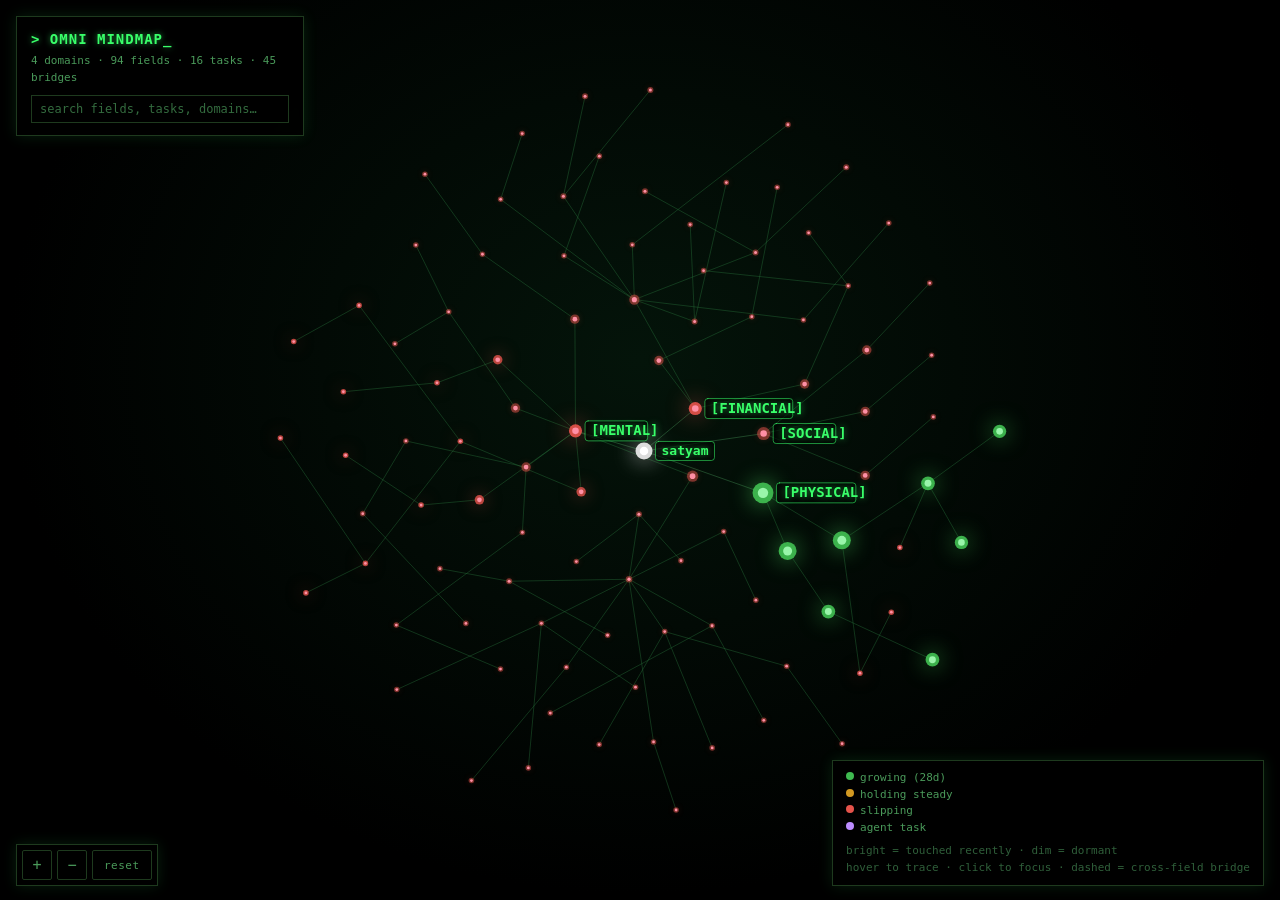
==== static/mindmap.html @ a79695ae "init: Atma Dashboard — atma.omnisatya.cc FastAPI server (:8601) serving: - Mindmap (cytoscape.js) fr" ====
<!DOCTYPE html>
<html lang="en">
<head>
<meta charset="utf-8">
<meta name="viewport" content="width=device-width, initial-scale=1">
<title>Omni Mindmap</title>
<style>
  * { box-sizing: border-box; margin: 0; padding: 0; }
  :root {
    --grn: #39ff6a; --grn-dim: #4a9a5a; --grn-deep: #1e3a1e;
    --red: #ff5555; --amb: #ffb86c; --pur: #bc8cff; --wht: #e6e6e6;
    --bg: #000;
  }
  html, body { height: 100%; background: var(--bg); overflow: hidden; }
  body { color: var(--grn); font: 12px/1.5 ui-monospace, "Cascadia Mono", Menlo, Consolas, monospace; }
  #cv { position: fixed; inset: 0; width: 100vw; height: 100vh; display: block;
        background: radial-gradient(ellipse at 50% 40%, #04140a 0%, #000 70%); cursor: grab; }
  #cv.drag { cursor: grabbing; }

  .panel { position: fixed; background: rgba(0,0,0,.82); border: 1px solid var(--grn-deep);
           box-shadow: 0 0 14px rgba(57,255,106,.12); backdrop-filter: blur(3px); z-index: 20; }

  #hud { top: 16px; left: 16px; padding: 12px 14px; width: 288px; }
  #hud h1 { font-size: 14px; letter-spacing: 1px; text-transform: uppercase; margin-bottom: 3px;
            color: var(--grn); text-shadow: 0 0 6px rgba(57,255,106,.6); }
  #hud h1 .cursor { animation: blink 1.1s steps(1) infinite; }
  @keyframes blink { 50% { opacity: 0; } }
  #stats { color: var(--grn-dim); font-size: 11px; margin-bottom: 9px; }
  #search { width: 100%; background: #000; border: 1px solid var(--grn-deep); color: var(--grn);
            font: 12px ui-monospace, monospace; padding: 6px 8px; outline: none; }
  #search:focus { border-color: var(--grn); box-shadow: 0 0 8px rgba(57,255,106,.25); }
  #search::placeholder { color: var(--grn-dim); opacity: .7; }
  #results { margin-top: 6px; max-height: 210px; overflow-y: auto; display: none; }
  #results.on { display: block; }
  #results div { padding: 3px 6px; color: var(--grn-dim); cursor: pointer; white-space: nowrap;
                 overflow: hidden; text-overflow: ellipsis; border-left: 2px solid transparent; }
  #results div:hover, #results div.sel { color: var(--grn); border-left-color: var(--grn); background: rgba(57,255,106,.06); }
  #results .t { color: #2f5f3a; font-size: 10px; }

  #detail { top: 16px; right: 16px; width: 300px; padding: 13px 15px; display: none; }
  #detail.on { display: block; }
  #detail .close { position: absolute; top: 8px; right: 11px; color: var(--grn-dim); cursor: pointer; font-size: 14px; }
  #detail .close:hover { color: var(--grn); }
  #detail .kicker { font-size: 10px; letter-spacing: 1.5px; text-transform: uppercase; color: var(--grn-dim); }
  #detail h2 { font-size: 15px; color: var(--grn); margin: 3px 0 10px; line-height: 1.35;
               text-shadow: 0 0 6px rgba(57,255,106,.4); overflow-wrap: anywhere; }
  #detail .row { display: flex; justify-content: space-between; gap: 12px; padding: 3px 0; color: var(--grn-dim); }
  #detail .row b { color: var(--wht); font-weight: normal; }
  #detail .pos { color: var(--grn); } #detail .neg { color: var(--red); } #detail .neu { color: var(--amb); }
  #detail .warm { margin-top: 10px; }
  #detail .warm .bar { height: 5px; background: var(--grn-deep); margin-top: 4px; overflow: hidden; }
  #detail .warm .bar i { display: block; height: 100%; background: var(--grn); box-shadow: 0 0 8px var(--grn); }
  #detail .conn { margin-top: 11px; border-top: 1px solid var(--grn-deep); padding-top: 9px; }
  #detail .conn .h { color: var(--grn-dim); font-size: 10px; text-transform: uppercase; letter-spacing: 1px; margin-bottom: 5px; }
  #detail .chip { display: inline-block; color: var(--grn-dim); border: 1px solid var(--grn-deep);
                  padding: 2px 7px; margin: 0 4px 4px 0; cursor: pointer; font-size: 11px; border-radius: 2px; }
  #detail .chip:hover { color: var(--grn); border-color: var(--grn); }

  #legend { bottom: 14px; right: 16px; padding: 9px 13px; color: var(--grn-dim); font-size: 11px; }
  #legend .dot { display: inline-block; width: 8px; height: 8px; border-radius: 50%; margin-right: 6px; vertical-align: 1px; }
  #legend .hint { margin-top: 7px; color: #2f5f3a; }

  #ctl { bottom: 14px; left: 16px; padding: 5px; display: flex; gap: 5px; }
  #ctl button { background: #000; color: var(--grn-dim); border: 1px solid var(--grn-deep);
                width: 30px; height: 30px; font: 15px monospace; cursor: pointer; border-radius: 2px; }
  #ctl button:hover { color: var(--grn); border-color: var(--grn); }
  #ctl button.wide { width: auto; padding: 0 11px; font-size: 11px; letter-spacing: .5px; }

  #tooltip { position: fixed; display: none; padding: 6px 10px; z-index: 30; pointer-events: none;
             background: rgba(0,0,0,.9); border: 1px solid var(--grn-deep); color: var(--grn);
             font: 11px monospace; max-width: 300px; box-shadow: 0 0 10px rgba(57,255,106,.2); }
  #tooltip b { color: var(--grn); text-shadow: 0 0 4px rgba(57,255,106,.5); }

  @media (max-width: 640px) {
    #hud { width: calc(100vw - 32px); } #detail { display: none !important; }
    #legend { display: none; }
  }
</style>
</head>
<body>
<canvas id="cv"></canvas>

<div id="hud" class="panel">
  <h1>&gt; omni mindmap<span class="cursor">_</span></h1>
  <div id="stats">loading…</div>
  <input id="search" placeholder="search fields, tasks, domains…" autocomplete="off" spellcheck="false">
  <div id="results"></div>
</div>

<div id="detail" class="panel">
  <span class="close" id="detailClose">×</span>
  <div class="kicker" id="dKicker"></div>
  <h2 id="dTitle"></h2>
  <div id="dRows"></div>
  <div class="warm">
    <div class="row"><span>warmth · recency</span><b id="dWarmTxt"></b></div>
    <div class="bar"><i id="dWarmBar"></i></div>
  </div>
  <div class="conn" id="dConn"></div>
</div>

<div id="legend" class="panel">
  <div><span class="dot" style="background:#3fb950"></span>growing (28d)</div>
  <div><span class="dot" style="background:#d29922"></span>holding steady</div>
  <div><span class="dot" style="background:#e5534b"></span>slipping</div>
  <div><span class="dot" style="background:#bc8cff"></span>agent task</div>
  <div class="hint">bright = touched recently · dim = dormant<br>hover to trace · click to focus · dashed = cross-field bridge</div>
</div>

<div id="ctl" class="panel">
  <button id="zin" title="zoom in">+</button>
  <button id="zout" title="zoom out">−</button>
  <button id="reset" class="wide" title="reset view">reset</button>
</div>

<div id="tooltip"></div>

<script>
"use strict";
const cv = document.getElementById('cv'), ctx = cv.getContext('2d');
const tip = document.getElementById('tooltip');
let W = 0, H = 0, DPR = 1;

// ---- data ----
let NODES = [], EDGES = [], BY = new Map();
const nbr = new Map();      // id -> Set of neighbor ids
const inc = new Map();      // id -> [edges]
let bounds = { minx: -1, miny: -1, maxx: 1, maxy: 1 };

// ---- camera ----
const cam = { x: 0, y: 0, z: 1 };            // current
const target = { x: 0, y: 0, z: 1 };         // animated toward
let animating = false;
const MINZ = 0.12, MAXZ = 6.5;

// ---- interaction state ----
let hoverId = null, selectId = null;
let searchSet = null;                        // Set of ids matched by search (or null)
let active = null;                           // Set of currently-emphasized ids (or null = all normal)

// ---------- visual encoding ----------
const TIER_R   = { 0: 11, 1: 8.5, 2: 5.2, 3: 3.1, 4: 3.0 };
const TIER_FONT= { 0: 13, 1: 14, 2: 12, 3: 10.5, 4: 10 };
// min zoom at which a tier's label appears (unless node is in the active set)
const TIER_LOD = { 0: 0, 1: 0, 2: 0.34, 3: 0.72, 4: 1.5 };

const SCORE_RGB = { green: [63,185,80], amber: [210,153,34], red: [229,83,75] };
function pointColor(n) {
  // growth-score driven color (SPEC-growth-system-revamp-2026-08)
  if (n.score_color && SCORE_RGB[n.score_color]) {
    if (n.type === 'task' && n.assigned_type === 'agent') return [188,140,255];
    return SCORE_RGB[n.score_color];
  }
  if (n.type === 'task') {
    if (n.assigned_type === 'agent') return [188,140,255];
    if (n.points > 10) return [63,185,80];
    if (n.points < 0)  return [229,83,75];
    return [210,153,34];
  }
  if (n.type === 'center') return [230,230,230];
  if (n.type === 'domain') return [57,255,106];
  if (n.points < 0) return [229,83,75];
  return [57,255,106];
}
function nodeRadius(n) {
  let r = TIER_R[n.tier] ?? 3;
  if (n.tier === 2) r += Math.min(4, Math.log2(1 + (n.task_count||0)) * 0.9);
  if (n.tier === 3) r += Math.min(2, Math.log2(1 + (n.task_count||0)) * 0.5);
  // size by windowed activity volume, not debt
  if (n.window_completions) r += Math.min(5, Math.log2(1 + n.window_completions) * 0.9);
  return r;
}

// ---------- transforms ----------
const w2sx = wx => (wx - cam.x) * cam.z + W / 2;
const w2sy = wy => (wy - cam.y) * cam.z + H / 2;
const s2wx = sx => (sx - W / 2) / cam.z + cam.x;
const s2wy = sy => (sy - H / 2) / cam.z + cam.y;

// ---------- layout ----------
// Replace the sparse server PCA positions with a radial tree + spring-electrical
// relaxation: center anchor, domains ring it, each domain's fields cluster
// nearby, subfields/tasks hang off their parents, cross edges bridge fields.
// Fills the middle, kills the crisscrossing long edges, keeps the graph story.
function computeLayout() {
  const parentOf = new Map(), kids = new Map();
  for (const n of NODES) kids.set(n.id, []);
  // spanning tree from edges (hierarchy = parent→child, core = center→domain, membership = task→tag)
  for (const e of EDGES) {
    if (e.kind === 'hierarchy' || e.kind === 'core') {
      if (!parentOf.has(e.target)) { parentOf.set(e.target, e.source); kids.get(e.source).push(e.target); }
    }
  }
  for (const e of EDGES) {
    if (e.kind === 'membership' && !parentOf.has(e.source)) {
      parentOf.set(e.source, e.target); kids.get(e.target).push(e.source);
    }
  }
  const RING = { 0: 0, 1: 230, 2: 150, 3: 78, 4: 46 };  // radius from parent by tier
  const place = (id, cx, cy, a0, a1) => {
    const n = BY.get(id);
    const depth = n.tier || 0;
    if (id === '__you') { n.x = 0; n.y = 0; }
    else {
      const a = (a0 + a1) / 2;
      const par = BY.get(parentOf.get(id));
      const px = par ? par.x : 0, py = par ? par.y : 0;
      n.x = px + Math.cos(a) * RING[depth];
      n.y = py + Math.sin(a) * RING[depth];
    }
    const ch = kids.get(id);
    if (!ch.length) return;
    // give each child an angular slice, weighted by its own subtree size
    const sizes = ch.map(c => subtreeSize(c, kids));
    const total = sizes.reduce((s, v) => s + v, 0) || 1;
    // widen the slice for deeper levels so leaves fan out
    let span = a1 - a0; if (id === '__you') span = Math.PI * 2;
    else span = Math.min(span, Math.PI * 1.15);
    let a = a0 === undefined ? -Math.PI : (a0);
    if (id === '__you') a = 0;
    let cur = a;
    for (let i = 0; i < ch.length; i++) {
      const slice = span * (sizes[i] / total);
      place(ch[i], n.x, n.y, cur, cur + slice);
      cur += slice;
    }
  };
  place('__you', 0, 0, 0, Math.PI * 2);

  // any orphans (no tree path) get parked on an outer ring
  let oi = 0;
  const orphans = NODES.filter(n => n.id !== '__you' && !parentOf.has(n.id));
  for (const n of orphans) { const a = (oi++ / Math.max(1, orphans.length)) * 6.2832; n.x = Math.cos(a) * 620; n.y = Math.sin(a) * 620; }

  // ---- spring-electrical relaxation (Fruchterman–Reingold flavored) ----
  const P = NODES.map(n => [n.x, n.y]);
  const idx = new Map(NODES.map((n, i) => [n.id, i]));
  const K = 92;                         // ideal separation
  const springs = [];
  for (const e of EDGES) {
    const u = idx.get(e.source), v = idx.get(e.target);
    if (u == null || v == null) continue;
    const w = e.kind === 'cross' ? 0.12 : e.kind === 'membership' ? 0.45
            : e.kind === 'core' ? 1.0 : 0.9;
    springs.push([u, v, w]);
  }
  let t = 140;
  for (let it = 0; it < 420; it++) {
    const disp = NODES.map(() => [0, 0]);
    for (let i = 0; i < P.length; i++) {
      for (let j = i + 1; j < P.length; j++) {
        let dx = P[i][0] - P[j][0], dy = P[i][1] - P[j][1];
        let d2 = dx * dx + dy * dy; if (d2 < 0.01) { d2 = 0.01; dx = Math.random(); dy = Math.random(); }
        const d = Math.sqrt(d2);
        const f = (K * K) / d2 * 12;     // repulsion
        const fx = (dx / d) * f, fy = (dy / d) * f;
        disp[i][0] += fx; disp[i][1] += fy; disp[j][0] -= fx; disp[j][1] -= fy;
      }
    }
    for (const [u, v, w] of springs) {
      const dx = P[v][0] - P[u][0], dy = P[v][1] - P[u][1];
      const d = Math.hypot(dx, dy) || 0.01;
      const f = (d * d) / K * 0.0009 * w;
      const fx = (dx / d) * f, fy = (dy / d) * f;
      disp[u][0] += fx; disp[u][1] += fy; disp[v][0] -= fx; disp[v][1] -= fy;
    }
    for (let i = 0; i < P.length; i++) {
      if (NODES[i].id === '__you') continue;          // pin center
      disp[i][0] -= P[i][0] * 0.012; disp[i][1] -= P[i][1] * 0.012;   // gravity to origin
      const dl = Math.hypot(disp[i][0], disp[i][1]) || 1;
      P[i][0] += (disp[i][0] / dl) * Math.min(dl, t);
      P[i][1] += (disp[i][1] / dl) * Math.min(dl, t);
    }
    t = Math.max(4, t * 0.985);
  }
  for (let i = 0; i < NODES.length; i++) { NODES[i].x = Math.round(P[i][0] * 10) / 10; NODES[i].y = Math.round(P[i][1] * 10) / 10; }
}
function subtreeSize(id, kids, seen) {
  seen = seen || new Set(); if (seen.has(id)) return 1; seen.add(id);
  let s = 1; for (const c of kids.get(id) || []) s += subtreeSize(c, kids, seen);
  return s;
}

// ---------- load ----------
async function load() {
  const g = await (await fetch('/static/graph.json?v=' + Date.now())).json();
  NODES = g.nodes; EDGES = g.edges;

  // synthetic center "you" anchor at the centroid of the domains
  const doms = NODES.filter(n => n.type === 'domain');
  const cx = doms.reduce((s, n) => s + n.x, 0) / (doms.length || 1);
  const cy = doms.reduce((s, n) => s + n.y, 0) / (doms.length || 1);
  const warm = Math.max(0, ...doms.map(n => n.warmth || 0));
  const center = { id: '__you', label: 'satyam', tier: 0, type: 'center',
                   x: cx, y: cy, warmth: warm, task_count: doms.length };
  NODES.unshift(center);
  for (const d of doms) EDGES.push({ source: '__you', target: d.id, kind: 'core', weight: 1 });

  for (const n of NODES) { BY.set(n.id, n); nbr.set(n.id, new Set()); inc.set(n.id, []); }
  for (const e of EDGES) {
    if (!BY.has(e.source) || !BY.has(e.target)) continue;
    nbr.get(e.source).add(e.target); nbr.get(e.target).add(e.source);
    inc.get(e.source).push(e); inc.get(e.target).push(e);
  }

  computeLayout();

  // bounds from structural nodes (ignore far task jitter for framing)
  const fr = NODES.filter(n => n.tier <= 3);
  bounds.minx = Math.min(...fr.map(n => n.x)); bounds.maxx = Math.max(...fr.map(n => n.x));
  bounds.miny = Math.min(...fr.map(n => n.y)); bounds.maxy = Math.max(...fr.map(n => n.y));

  // stats
  const t = NODES.filter(n => n.type === 'task').length;
  const f = NODES.filter(n => n.type === 'field' || n.type === 'subfield').length;
  const b = EDGES.filter(e => e.kind === 'cross').length;
  document.getElementById('stats').textContent =
    `${doms.length} domains · ${f} fields · ${t} tasks · ${b} bridges`;

  resize();
  fitAll(false);
  requestAnimationFrame(frame);
}

// ---------- camera helpers ----------
function fitBounds(bx, animate = true) {
  const pad = 90;
  const zx = (W - pad * 2) / Math.max(1, bx.maxx - bx.minx);
  const zy = (H - pad * 2) / Math.max(1, bx.maxy - bx.miny);
  const z = Math.max(MINZ, Math.min(MAXZ, Math.min(zx, zy)));
  flyTo((bx.minx + bx.maxx) / 2, (bx.miny + bx.maxy) / 2, z, animate);
}
function fitAll(animate = true) { fitBounds(bounds, animate); }
function flyTo(x, y, z, animate = true) {
  target.x = x; target.y = y; target.z = Math.max(MINZ, Math.min(MAXZ, z));
  if (animate) { animating = true; }
  else { cam.x = x; cam.y = y; cam.z = target.z; }
}

// ---------- active / focus set ----------
function neighborhood(id) {
  const s = new Set([id]);
  for (const nb of nbr.get(id) || []) s.add(nb);
  return s;
}
function recomputeActive() {
  if (selectId) active = neighborhood(selectId);
  else if (hoverId) active = neighborhood(hoverId);
  else if (searchSet && searchSet.size) active = searchSet;
  else active = null;
}

// ---------- render ----------
function frame() {
  // ease camera
  const dx = target.x - cam.x, dy = target.y - cam.y, dz = target.z - cam.z;
  if (Math.abs(dx) > 0.4 || Math.abs(dy) > 0.4 || Math.abs(dz) > 0.0008) {
    cam.x += dx * 0.16; cam.y += dy * 0.16; cam.z += dz * 0.16;
  } else if (animating) { cam.x = target.x; cam.y = target.y; cam.z = target.z; animating = false; }
  draw();
  requestAnimationFrame(frame);
}

function alphaFor(id) {
  if (!active) return 1;
  return active.has(id) ? 1 : 0.1;
}

function draw() {
  ctx.setTransform(DPR, 0, 0, DPR, 0, 0);
  ctx.clearRect(0, 0, W, H);
  const z = cam.z;

  // ---- edges ----
  ctx.lineCap = 'round';
  for (const e of EDGES) {
    const a = BY.get(e.source), b = BY.get(e.target);
    if (!a || !b) continue;
    const act = active && (active.has(a.id) && active.has(b.id));
    const endActive = active && (active.has(a.id) || active.has(b.id));

    // LOD: hide low-value edges when far / not relevant
    if (e.kind === 'membership' && !endActive && z < 1.3) continue;
    if (e.kind === 'cross' && !endActive && z < 0.4) continue;

    let col, wdt, alpha, dash = null;
    if (e.kind === 'cross') { col = '57,255,106'; wdt = 0.6 + Math.min(2.4, (e.weight||1) * 0.5); alpha = 0.5; dash = [5, 5]; }
    else if (e.kind === 'core') { col = '74,154,90'; wdt = 1; alpha = 0.4; }
    else if (e.kind === 'membership') { col = '30,70,40'; wdt = 0.7; alpha = 0.5; }
    else { col = '40,110,58'; wdt = 0.8; alpha = 0.55; } // hierarchy

    if (active) alpha = act ? Math.min(1, alpha + 0.45) : (endActive ? alpha * 0.5 : 0.04);
    if (alpha < 0.02) continue;

    ctx.beginPath();
    ctx.moveTo(w2sx(a.x), w2sy(a.y));
    ctx.lineTo(w2sx(b.x), w2sy(b.y));
    ctx.strokeStyle = `rgba(${col},${alpha})`;
    ctx.lineWidth = act ? wdt + 0.6 : wdt;
    ctx.setLineDash(dash || []);
    ctx.stroke();
  }
  ctx.setLineDash([]);

  // ---- nodes ----
  for (const n of NODES) {
    const sx = w2sx(n.x), sy = w2sy(n.y);
    if (sx < -60 || sx > W + 60 || sy < -60 || sy > H + 60) continue;
    // task LOD: only render task dots when zoomed in or in active set
    if (n.tier === 4 && z < 1.2 && !(active && active.has(n.id))) continue;

    const a = alphaFor(n.id);
    if (a < 0.02) continue;
    const [r, g, bl] = pointColor(n);
    const rad = Math.max(1.5, nodeRadius(n) * Math.min(1.7, 0.7 + z * 0.22));
    const warm = n.warmth ?? 0.5;
    const isActive = active && active.has(n.id);
    const isHot = n.id === hoverId || n.id === selectId;

    // glow — warmth-driven, boosted for active
    const glow = (6 + warm * 16) * (isActive ? 1.4 : 1) * (isHot ? 1.6 : 1);
    ctx.shadowColor = `rgba(${r},${g},${bl},${(0.35 + warm * 0.5) * a})`;
    ctx.shadowBlur = glow;
    ctx.beginPath();
    ctx.arc(sx, sy, rad, 0, 6.2832);
    ctx.fillStyle = `rgba(${r},${g},${bl},${(0.5 + warm * 0.45) * a})`;
    ctx.fill();
    ctx.shadowBlur = 0;

    // bright core
    ctx.beginPath();
    ctx.arc(sx, sy, rad * 0.5, 0, 6.2832);
    ctx.fillStyle = `rgba(${Math.min(255, r + 90)},${Math.min(255, g + 60)},${Math.min(255, bl + 90)},${a})`;
    ctx.fill();

    // selection / hover ring
    if (isHot) {
      ctx.beginPath();
      ctx.arc(sx, sy, rad + 4.5, 0, 6.2832);
      ctx.strokeStyle = `rgba(${r},${g},${bl},0.9)`;
      ctx.lineWidth = 1.4; ctx.stroke();
    }
  }

  // ---- labels (screen-space, fixed size, collision-culled) ----
  drawLabels(z);
}

function drawLabels(z) {
  // priority: active nodes first, then by tier (domains>fields>subfields>tasks),
  // then by importance (task_count). Higher priority claims screen space first.
  const cand = [];
  for (const n of NODES) {
    const sx = w2sx(n.x), sy = w2sy(n.y);
    if (sx < -10 || sx > W + 10 || sy < -10 || sy > H + 10) continue;
    const inActive = active && active.has(n.id);
    if (!inActive) {
      if (active && !active.has(n.id)) {
        // when something is focused, only label the focused set (keeps it clean)
        if (active.size <= 40) continue;
      }
      if (z < (TIER_LOD[n.tier] ?? 2)) continue;   // LOD gate
    }
    const pr = (inActive ? 0 : 10) + n.tier * 2 - Math.min(1.9, Math.log2(1 + (n.task_count || 0)) * 0.4);
    cand.push({ n, sx, sy, pr, inActive });
  }
  cand.sort((a, b) => a.pr - b.pr);

  const placed = [];
  const hit = (x, y, w, h) => {
    for (const r of placed)
      if (x < r.x + r.w && x + w > r.x && y < r.y + r.h && y + h > r.y) return true;
    return false;
  };

  for (const c of cand) {
    const n = c.n;
    const fs = TIER_FONT[n.tier] ?? 10;
    const bold = n.tier <= 1;
    ctx.font = `${bold ? '700 ' : ''}${fs}px ui-monospace, monospace`;
    let text = n.label;
    if (n.tier === 4 && text.length > 34) text = text.slice(0, 33) + '…';
    const tw = ctx.measureText(text).width;
    const rad = Math.max(1.5, nodeRadius(n) * Math.min(1.7, 0.7 + z * 0.22));

    // place to the right of the dot; domains/center centered-right with a pill
    const padx = 5, lx = c.sx + rad + padx, ly = c.sy;
    const boxW = tw + (n.tier <= 1 ? 12 : 4), boxH = fs + 6;
    const bx = lx - 2, by = ly - boxH / 2;

    if (!c.inActive && hit(bx, by, boxW, boxH)) continue;   // collision cull
    placed.push({ x: bx, y: by, w: boxW, h: boxH });

    const a = c.inActive ? 1 : alphaFor(n.id);
    const [r, g, bl] = n.type === 'task' ? pointColor(n)
                     : (n.tier <= 1 ? [57,255,106]          // domains + center: always green
                     : (n.points < 0 ? [229,83,75] : [90,200,120]));
    const dimmed = active && !c.inActive;

    // pill behind prominent / active labels for contrast
    if (n.tier <= 1 || c.inActive) {
      ctx.fillStyle = `rgba(0,0,0,${0.62 * a})`;
      roundRect(bx, by, boxW, boxH, 3); ctx.fill();
      if (n.tier <= 1) {
        ctx.strokeStyle = `rgba(${r},${g},${bl},${0.55 * a})`;
        ctx.lineWidth = 1; roundRect(bx, by, boxW, boxH, 3); ctx.stroke();
      }
    }

    ctx.textBaseline = 'middle'; ctx.textAlign = 'left';
    const disp = n.tier === 1 ? `[${text.toUpperCase()}]` : (n.tier === 0 ? text : text);
    if (n.tier <= 1) { ctx.shadowColor = `rgba(${r},${g},${bl},${0.6*a})`; ctx.shadowBlur = 7; }
    ctx.fillStyle = dimmed ? `rgba(${r},${g},${bl},0.28)` : `rgba(${r},${g},${bl},${a})`;
    ctx.fillText(disp, n.tier <= 1 ? lx + 4 : lx, ly + 0.5);
    ctx.shadowBlur = 0;
  }
}

function roundRect(x, y, w, h, r) {
  ctx.beginPath();
  ctx.moveTo(x + r, y);
  ctx.arcTo(x + w, y, x + w, y + h, r);
  ctx.arcTo(x + w, y + h, x, y + h, r);
  ctx.arcTo(x, y + h, x, y, r);
  ctx.arcTo(x, y, x + w, y, r);
  ctx.closePath();
}

// ---------- hit testing ----------
function pick(sx, sy) {
  let best = null, bestD = 22 * 22;   // px radius, squared
  for (const n of NODES) {
    if (n.tier === 4 && cam.z < 1.2 && !(active && active.has(n.id))) continue;
    const dx = w2sx(n.x) - sx, dy = w2sy(n.y) - sy;
    const rad = Math.max(1.5, nodeRadius(n) * Math.min(1.7, 0.7 + cam.z * 0.22));
    const d = dx * dx + dy * dy;
    const hitR = (rad + 8) * (rad + 8);
    if (d < hitR && d < bestD) { best = n; bestD = d; }
  }
  return best;
}

// ---------- detail panel ----------
const detail = document.getElementById('detail');
function pct(v) { return Math.round((v ?? 0) * 100); }
function showDetail(n) {
  document.getElementById('dKicker').textContent =
    (n.type === 'center' ? 'you' : n.type) + (n.category ? ' · ' + n.category : '');
  document.getElementById('dTitle').textContent = n.label;
  const rows = [];
  if (n.type === 'task') {
    const cls = n.points > 0 ? 'pos' : n.points < 0 ? 'neg' : 'neu';
    rows.push(['assigned to', `${n.assigned_to}${n.assigned_type === 'agent' ? ' (agent)' : ''}`]);
    rows.push(['points', `<span class="${cls}">${n.points > 0 ? '+' : ''}${n.points}</span>`]);
    rows.push(['completions', n.completions ?? 0]);
    if (n.priority != null) rows.push(['priority', n.priority]);
  } else if (n.type !== 'center') {
    const cls = n.points > 0 ? 'pos' : n.points < 0 ? 'neg' : 'neu';
    rows.push(['tasks under', n.task_count ?? 0]);
    rows.push(['completions', n.completions ?? 0]);
    rows.push(['net points', `<span class="${cls}">${n.points > 0 ? '+' : ''}${n.points ?? 0}</span>`]);
  } else {
    rows.push(['domains', n.task_count]);
  }
  document.getElementById('dRows').innerHTML =
    rows.map(([k, v]) => `<div class="row"><span>${k}</span><b>${v}</b></div>`).join('');
  const w = pct(n.warmth);
  document.getElementById('dWarmTxt').textContent = w >= 95 ? 'today' : w <= 0 ? 'dormant 30d+' : w + '%';
  document.getElementById('dWarmBar').style.width = w + '%';

  // connections
  const ids = [...(nbr.get(n.id) || [])].map(i => BY.get(i)).filter(Boolean)
              .sort((a, b) => (b.warmth || 0) - (a.warmth || 0)).slice(0, 14);
  const cn = document.getElementById('dConn');
  if (ids.length) {
    cn.innerHTML = `<div class="h">connected · ${(nbr.get(n.id) || []).size}</div>` +
      ids.map(m => `<span class="chip" data-id="${m.id}">${m.label.length > 22 ? m.label.slice(0,21)+'…' : m.label}</span>`).join('');
    cn.style.display = 'block';
  } else cn.style.display = 'none';
  detail.classList.add('on');
}
document.getElementById('dConn').addEventListener('click', e => {
  const id = e.target.getAttribute('data-id'); if (id) selectNode(id);
});
document.getElementById('detailClose').addEventListener('click', () => clearSelect());

function selectNode(id, fly = true) {
  const n = BY.get(id); if (!n) return;
  selectId = id; recomputeActive(); showDetail(n);
  if (fly) {
    // fit the node + its neighborhood
    const ns = [n, ...[...neighborhood(id)].map(i => BY.get(i))].filter(Boolean);
    const bx = { minx: Math.min(...ns.map(m => m.x)), maxx: Math.max(...ns.map(m => m.x)),
                 miny: Math.min(...ns.map(m => m.y)), maxy: Math.max(...ns.map(m => m.y)) };
    if (bx.maxx - bx.minx < 30) { bx.minx -= 60; bx.maxx += 60; }
    if (bx.maxy - bx.miny < 30) { bx.miny -= 60; bx.maxy += 60; }
    fitBounds(bx, true);
  }
}
function clearSelect() {
  selectId = null; detail.classList.remove('on'); recomputeActive();
}

// ---------- search ----------
const searchEl = document.getElementById('search'), resultsEl = document.getElementById('results');
let resSel = -1, resList = [];
searchEl.addEventListener('input', () => {
  const q = searchEl.value.trim().toLowerCase();
  if (!q) { searchSet = null; resList = []; resultsEl.classList.remove('on'); recomputeActive(); return; }
  resList = NODES.filter(n => n.type !== 'center' && n.label.toLowerCase().includes(q))
                 .sort((a, b) => a.tier - b.tier || (b.warmth || 0) - (a.warmth || 0)).slice(0, 40);
  searchSet = new Set(resList.map(n => n.id));
  resSel = -1; recomputeActive(); renderResults();
});
function renderResults() {
  if (!resList.length) { resultsEl.innerHTML = '<div class="t" style="padding:4px 6px">no match</div>'; resultsEl.classList.add('on'); return; }
  resultsEl.innerHTML = resList.map((n, i) =>
    `<div data-id="${n.id}" class="${i === resSel ? 'sel' : ''}"><span class="t">[${n.type}]</span> ${n.label}</div>`).join('');
  resultsEl.classList.add('on');
}
resultsEl.addEventListener('click', e => {
  const d = e.target.closest('div[data-id]'); if (!d) return;
  searchEl.value = ''; searchSet = null; resultsEl.classList.remove('on');
  selectNode(d.getAttribute('data-id'));
});
searchEl.addEventListener('keydown', e => {
  if (e.key === 'ArrowDown') { resSel = Math.min(resList.length - 1, resSel + 1); renderResults(); e.preventDefault(); }
  else if (e.key === 'ArrowUp') { resSel = Math.max(0, resSel - 1); renderResults(); e.preventDefault(); }
  else if (e.key === 'Enter' && resList.length) {
    const n = resList[Math.max(0, resSel)];
    searchEl.value = ''; searchSet = null; resultsEl.classList.remove('on');
    selectNode(n.id);
  } else if (e.key === 'Escape') { searchEl.value = ''; searchSet = null; resultsEl.classList.remove('on'); recomputeActive(); searchEl.blur(); }
});

// ---------- pointer interaction ----------
let dragging = false, moved = false, lastX = 0, lastY = 0, downX = 0, downY = 0;
cv.addEventListener('mousedown', e => { dragging = true; moved = false; lastX = downX = e.clientX; lastY = downY = e.clientY; cv.classList.add('drag'); });
window.addEventListener('mouseup', e => {
  if (dragging && !moved) {                 // a click, not a drag
    const n = pick(e.clientX, e.clientY);
    if (n) selectNode(n.id); else clearSelect();
  }
  dragging = false; cv.classList.remove('drag');
});
window.addEventListener('mousemove', e => {
  if (dragging) {
    const dx = e.clientX - lastX, dy = e.clientY - lastY;
    if (Math.abs(e.clientX - downX) + Math.abs(e.clientY - downY) > 4) moved = true;
    cam.x -= dx / cam.z; cam.y -= dy / cam.z;
    target.x = cam.x; target.y = cam.y; animating = false;
    lastX = e.clientX; lastY = e.clientY;
    return;
  }
  // hover
  const n = pick(e.clientX, e.clientY);
  const id = n ? n.id : null;
  if (id !== hoverId) {
    hoverId = id; recomputeActive();
    cv.style.cursor = id ? 'pointer' : 'grab';
  }
  if (n) {
    let html = `<b>${n.label}</b>`;
    if (n.type === 'center') html += `<br><span style="color:#4a9a5a">the whole map</span>`;
    else if (n.type === 'task') {
      const c = n.score_color === 'green' ? '#3fb950' : n.score_color === 'amber' ? '#d29922' : '#e5534b';
      html += `<br><span style="color:#4a9a5a">${n.assigned_to}${n.assigned_type==='agent'?' (agent)':''} · <span style="color:${c}">growth ${n.growth_score>0?'+':''}${n.growth_score}</span> · ${n.window_completions||0}/${n.expected||'?'} this month · all-time ${n.points>0?'+':''}${n.points}</span>`;
    } else {
      const gsTxt = n.growth_score !== undefined ? ` · growth ${n.growth_score>0?'+':''}${n.growth_score}` : '';
      html += `<br><span style="color:#4a9a5a">${n.type} · ${n.task_count} task${n.task_count===1?'':'s'} · ${n.window_completions||0} this month${gsTxt}</span>`;
    }
    tip.innerHTML = html; tip.style.display = 'block';
    let tx = e.clientX + 14, ty = e.clientY + 14;
    if (tx + 310 > window.innerWidth) tx = e.clientX - 314;
    tip.style.left = tx + 'px'; tip.style.top = ty + 'px';
  } else tip.style.display = 'none';
});
cv.addEventListener('mouseleave', () => { tip.style.display = 'none'; if (!dragging) { hoverId = null; recomputeActive(); } });

cv.addEventListener('wheel', e => {
  e.preventDefault();
  const wx = s2wx(e.clientX), wy = s2wy(e.clientY);
  const factor = Math.exp(-e.deltaY * 0.0016);
  const nz = Math.max(MINZ, Math.min(MAXZ, cam.z * factor));
  // keep cursor anchored
  cam.z = nz;
  cam.x = wx - (e.clientX - W / 2) / cam.z;
  cam.y = wy - (e.clientY - H / 2) / cam.z;
  target.x = cam.x; target.y = cam.y; target.z = cam.z; animating = false;
}, { passive: false });

// ---------- controls ----------
function zoomBy(f) {
  const nz = Math.max(MINZ, Math.min(MAXZ, cam.z * f));
  flyTo(cam.x, cam.y, nz, true);
}
document.getElementById('zin').onclick = () => zoomBy(1.5);
document.getElementById('zout').onclick = () => zoomBy(1 / 1.5);
document.getElementById('reset').onclick = () => { clearSelect(); searchEl.value=''; searchSet=null; resultsEl.classList.remove('on'); recomputeActive(); fitAll(true); };
window.addEventListener('keydown', e => {
  if (e.key === 'Escape') { document.getElementById('reset').onclick(); searchEl.blur(); }
});

// ---------- resize ----------
function resize() {
  DPR = Math.min(2, window.devicePixelRatio || 1);
  W = window.innerWidth; H = window.innerHeight;
  cv.width = W * DPR; cv.height = H * DPR;
  cv.style.width = W + 'px'; cv.style.height = H + 'px';
}
window.addEventListener('resize', () => { resize(); });

load();
</script>
</body>
</html>
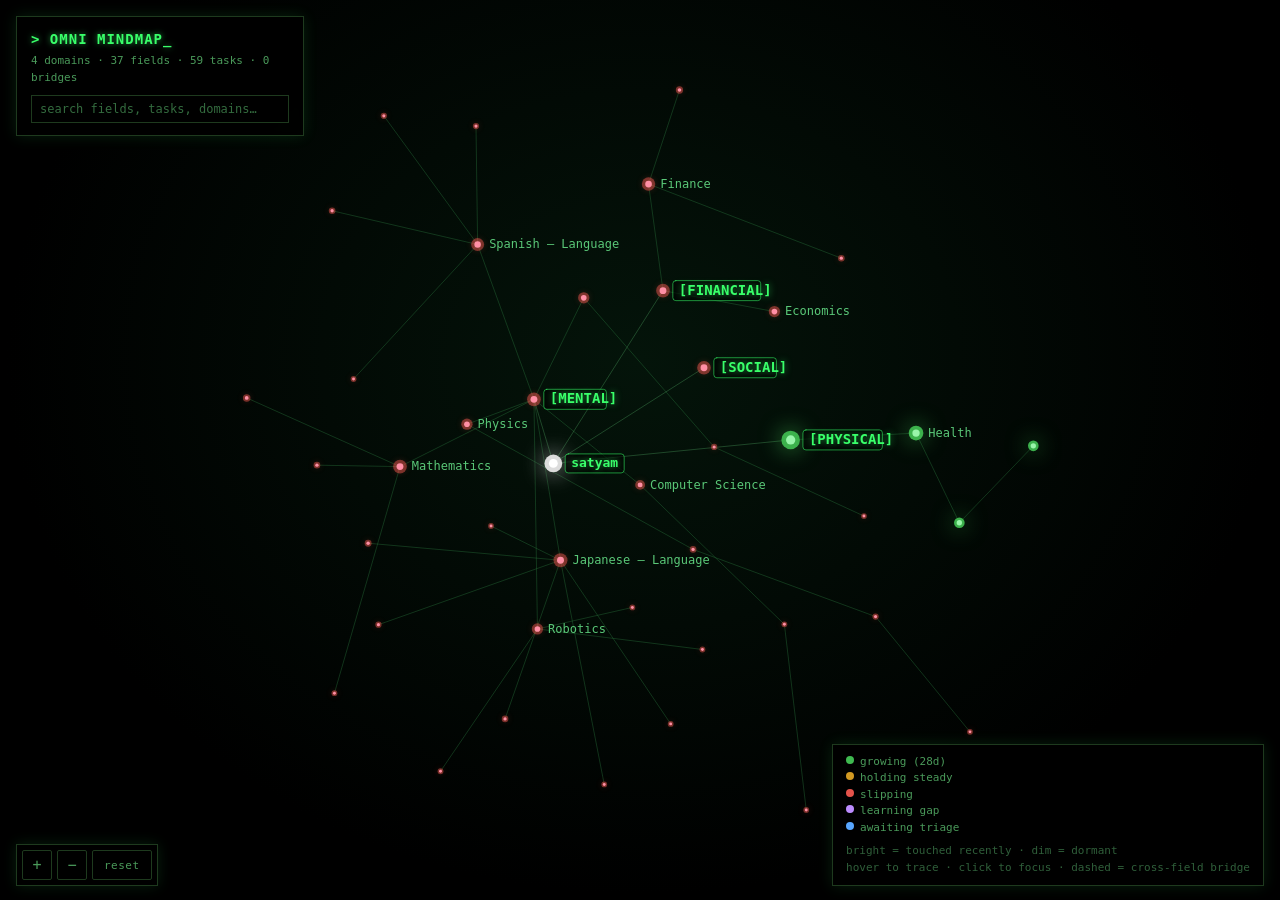
==== commit afd2972c: "feat: Phase C — tag-sprawl guard + mindmap routing-state + hermes patch - tag review (GET /api/agent" ====
--- a/static/mindmap.html
+++ b/static/mindmap.html
@@ -103,7 +103,8 @@
   <div><span class="dot" style="background:#3fb950"></span>growing (28d)</div>
   <div><span class="dot" style="background:#d29922"></span>holding steady</div>
   <div><span class="dot" style="background:#e5534b"></span>slipping</div>
-  <div><span class="dot" style="background:#bc8cff"></span>agent task</div>
+  <div><span class="dot" style="background:#bc8cff"></span>learning gap</div>
+  <div><span class="dot" style="background:#58a6ff"></span>awaiting triage</div>
   <div class="hint">bright = touched recently · dim = dormant<br>hover to trace · click to focus · dashed = cross-field bridge</div>
 </div>
 
@@ -145,7 +146,16 @@
 const TIER_LOD = { 0: 0, 1: 0, 2: 0.34, 3: 0.72, 4: 1.5 };
 
 const SCORE_RGB = { green: [63,185,80], amber: [210,153,34], red: [229,83,75] };
+const ROUTING_RGB = { learning_gap: [188,140,255], triage_pending: [88,166,255] };
 function pointColor(n) {
+  // routing state wins for tasks: learning gap (needs prerequisites) or
+  // awaiting a routing decision, regardless of growth score.
+  if (n.type === 'task' && n.routing_state && ROUTING_RGB[n.routing_state]) {
+    return ROUTING_RGB[n.routing_state];
+  }
+  if (n.type === 'task' && (n.owner_type === 'agent' || n.assigned_type === 'agent')) {
+    return [188,140,255];
+  }
   // growth-score driven color (SPEC-growth-system-revamp-2026-08)
   if (n.score_color && SCORE_RGB[n.score_color]) {
     if (n.type === 'task' && n.assigned_type === 'agent') return [188,140,255];
@@ -551,6 +561,11 @@
   if (n.type === 'task') {
     const cls = n.points > 0 ? 'pos' : n.points < 0 ? 'neg' : 'neu';
     rows.push(['assigned to', `${n.assigned_to}${n.assigned_type === 'agent' ? ' (agent)' : ''}`]);
+    if (n.routing_state) {
+      const rlabel = { learning_gap: 'learning gap', triage_pending: 'awaiting triage',
+                       ready: 'ready', delegated: 'delegated' }[n.routing_state] || n.routing_state;
+      rows.push(['routing', rlabel]);
+    }
     rows.push(['points', `<span class="${cls}">${n.points > 0 ? '+' : ''}${n.points}</span>`]);
     rows.push(['completions', n.completions ?? 0]);
     if (n.priority != null) rows.push(['priority', n.priority]);
